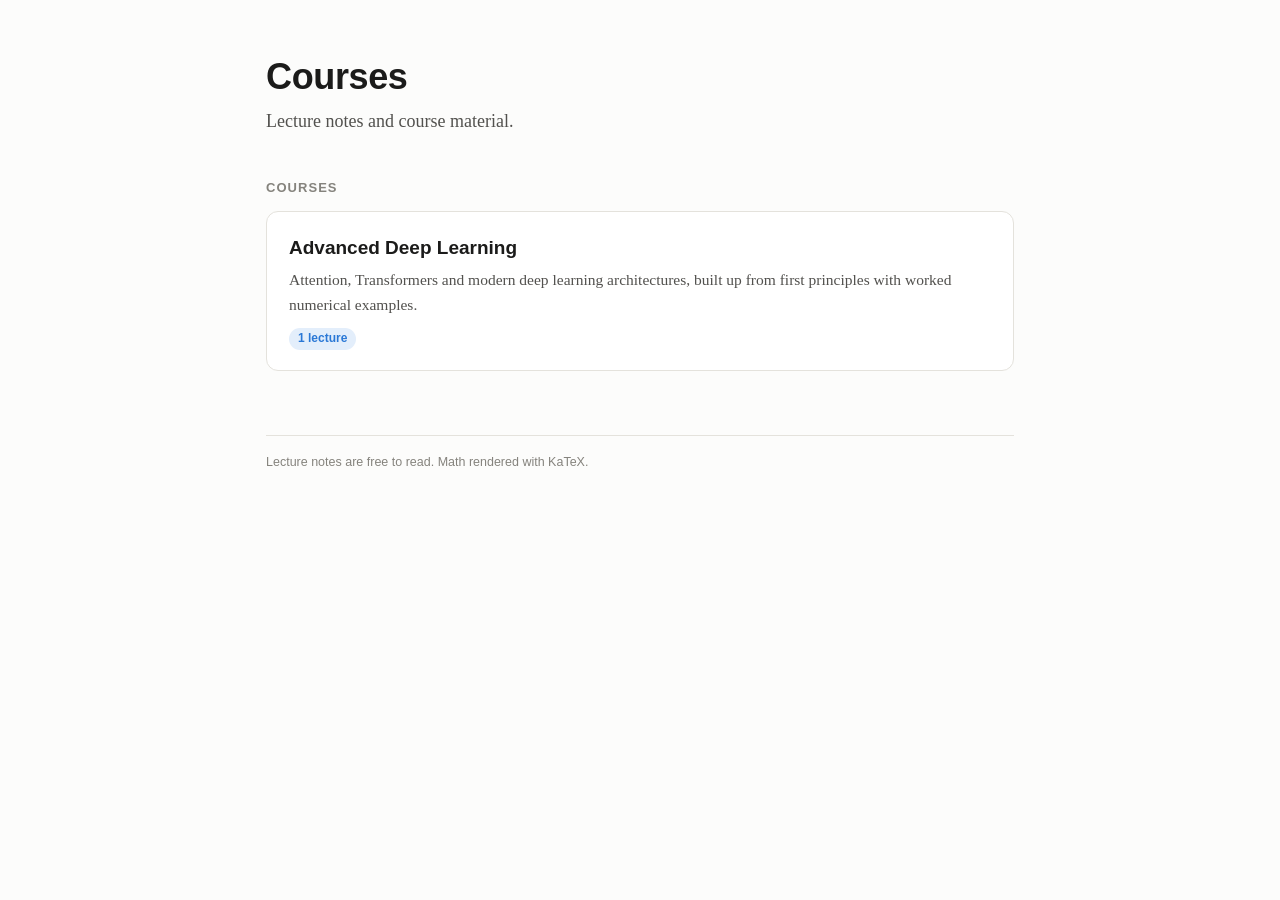
==== index.html @ 4cf2de6d "Add Advanced DL course with Transformers lecture" ====
<!DOCTYPE html>
<html lang="en">
<head>
<meta charset="utf-8">
<meta name="viewport" content="width=device-width, initial-scale=1">
<title>Courses</title>
<meta name="description" content="Course pages and lecture notes.">
<link rel="stylesheet" href="assets/site.css">
</head>
<body>
<div class="wrap">
  <h1>Courses</h1>
  <p class="lede">Lecture notes and course material.</p>

  <h2>Courses</h2>
  <div class="cards">
    <a class="card" href="courses/advanced-dl/">
      <h3>Advanced Deep Learning</h3>
      <p>Attention, Transformers and modern deep learning architectures, built up from first principles with worked numerical examples.</p>
      <div class="meta"><span class="tag">1 lecture</span></div>
    </a>
  </div>

  <footer>Lecture notes are free to read. Math rendered with KaTeX.</footer>
</div>
</body>
</html>
---- assets/site.css ----
:root{
  color-scheme: light;
  --bg:#fcfcfb; --paper:#ffffff; --ink:#1b1b1a; --ink2:#52514e; --muted:#85837d;
  --line:#e4e2dc; --soft:#f4f3ef; --accent:#2a78d6; --accent-soft:#e3eefb;
}
*{box-sizing:border-box}
body{margin:0;background:var(--bg);color:var(--ink);font:17px/1.65 "Charter","Iowan Old Style","Georgia",serif}
h1,h2,h3,nav,.meta,.tag,footer{font-family:-apple-system,BlinkMacSystemFont,"Segoe UI",Inter,Roboto,Helvetica,Arial,sans-serif}
a{color:var(--accent)}
.wrap{max-width:780px;margin:0 auto;padding:56px 16px 96px}
nav.crumbs{font-size:13.5px;color:var(--muted);margin-bottom:28px}
nav.crumbs a{color:var(--muted);text-decoration:none}
nav.crumbs a:hover{color:var(--ink)}
h1{font-size:36px;line-height:1.15;margin:0 0 10px;letter-spacing:-.01em}
.lede{color:var(--ink2);margin:0 0 40px;font-size:18px}
h2{font-size:13px;letter-spacing:.08em;text-transform:uppercase;color:var(--muted);margin:40px 0 12px}
.cards{display:grid;gap:14px}
.card{display:block;background:var(--paper);border:1px solid var(--line);border-radius:12px;padding:20px 22px;text-decoration:none;color:var(--ink);transition:border-color .15s,box-shadow .15s}
.card:hover{border-color:var(--accent);box-shadow:0 2px 12px rgba(42,120,214,.08)}
.card h3{margin:0 0 4px;font-size:19px}
.card p{margin:0;color:var(--ink2);font-size:15.5px}
.card .meta{margin-top:10px;font-size:12.5px;color:var(--muted);display:flex;gap:8px;flex-wrap:wrap;align-items:center}
.tag{display:inline-block;background:var(--accent-soft);color:var(--accent);border-radius:999px;padding:1px 9px;font-size:12px;font-weight:600}
.card.soon{opacity:.55;pointer-events:none}
footer{margin-top:64px;font-size:12.5px;color:var(--muted);border-top:1px solid var(--line);padding-top:16px}
@media (max-width:600px){h1{font-size:29px}.wrap{padding-top:36px}}
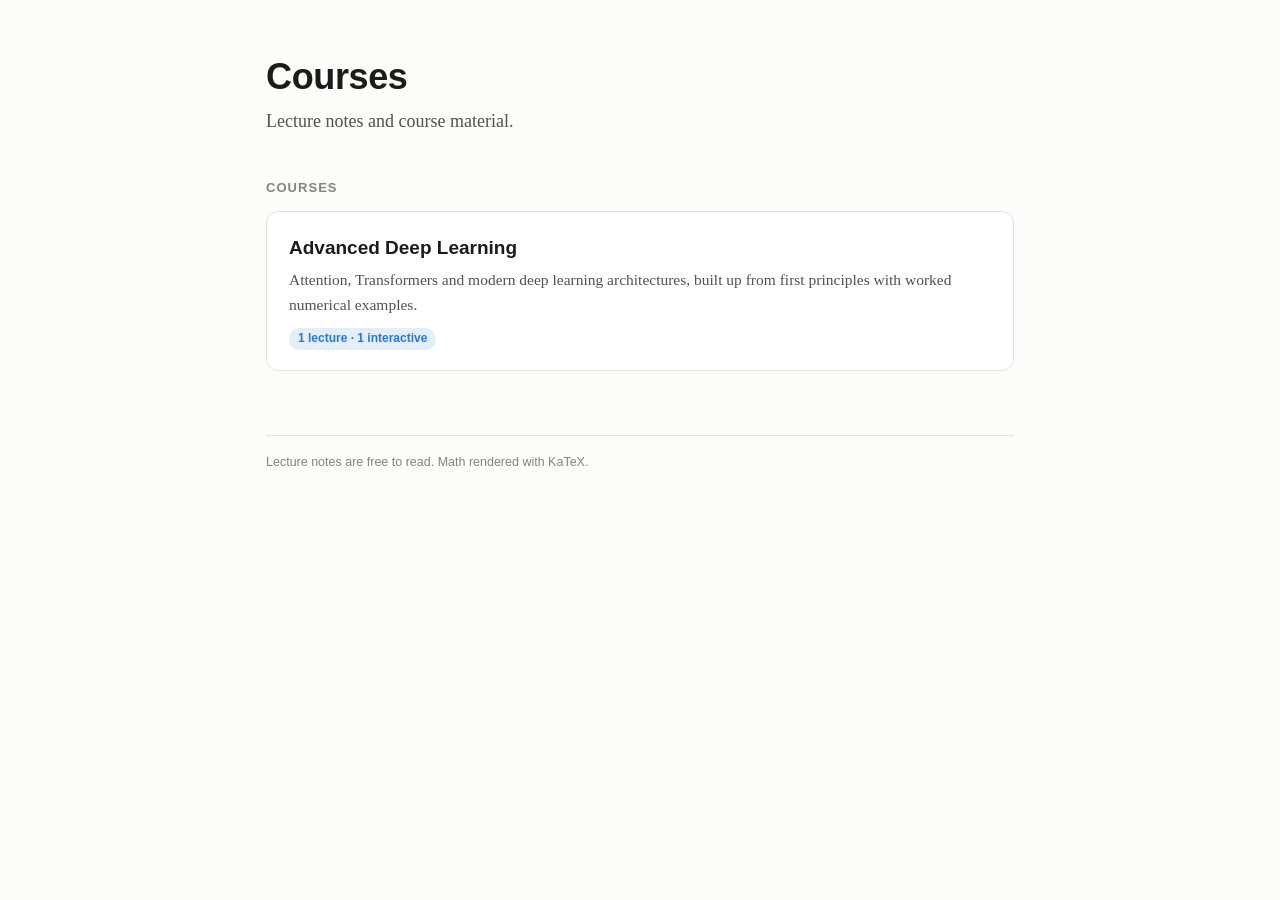
==== commit 55d5fcbf: "Add interactive Tiny Transformer visualiser to Advanced DL" ====
--- a/index.html
+++ b/index.html
@@ -17,7 +17,7 @@
     <a class="card" href="courses/advanced-dl/">
       <h3>Advanced Deep Learning</h3>
       <p>Attention, Transformers and modern deep learning architectures, built up from first principles with worked numerical examples.</p>
-      <div class="meta"><span class="tag">1 lecture</span></div>
+      <div class="meta"><span class="tag">1 lecture · 1 interactive</span></div>
     </a>
   </div>
 
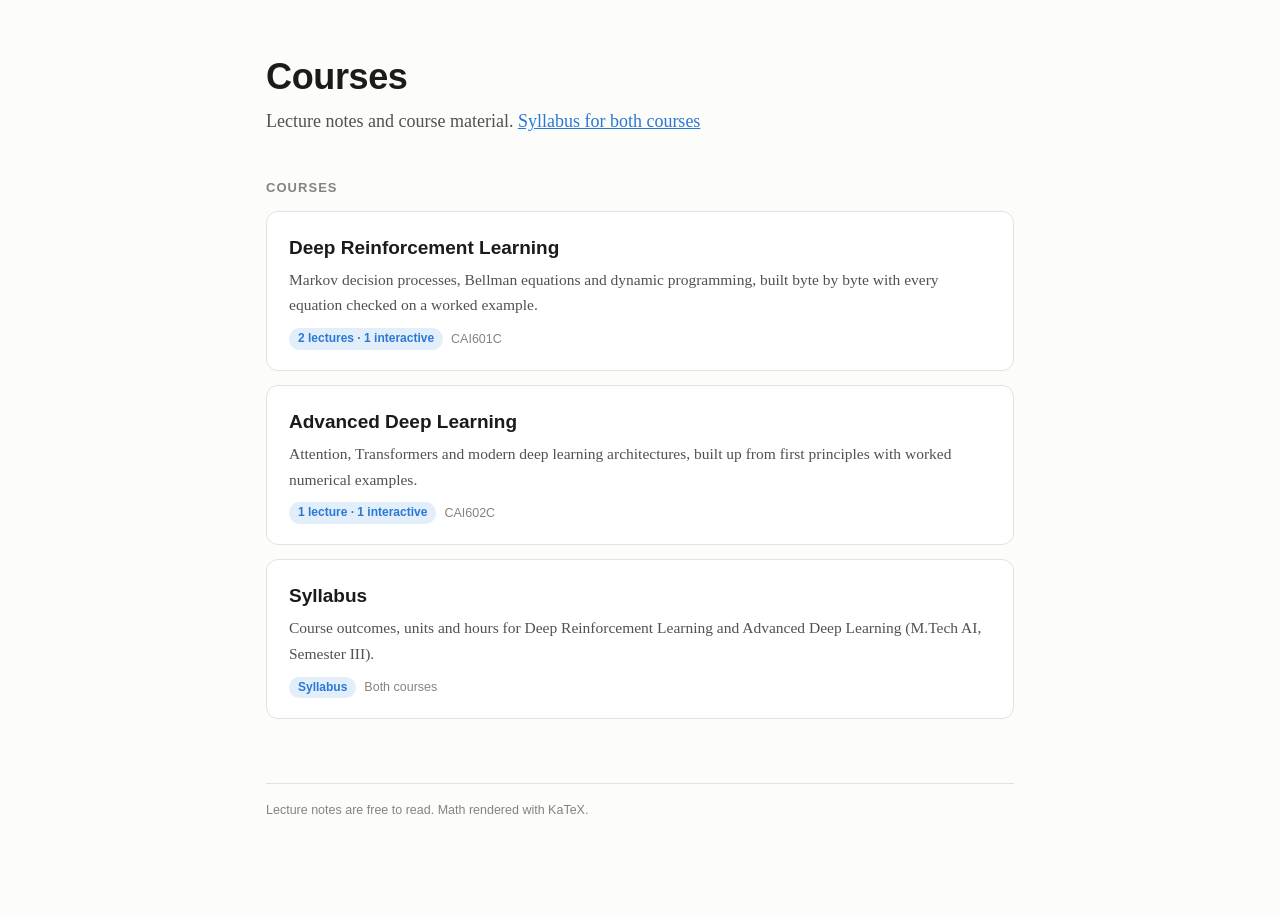
==== commit 991bb5e2: "Add Deep Reinforcement Learning course and syllabus page - Lecture 1: MDPs & Bellman equations (Byte" ====
--- a/index.html
+++ b/index.html
@@ -10,14 +10,24 @@
 <body>
 <div class="wrap">
   <h1>Courses</h1>
-  <p class="lede">Lecture notes and course material.</p>
+  <p class="lede">Lecture notes and course material. <a href="syllabus/">Syllabus for both courses</a></p>
 
   <h2>Courses</h2>
   <div class="cards">
+    <a class="card" href="courses/deep-rl/">
+      <h3>Deep Reinforcement Learning</h3>
+      <p>Markov decision processes, Bellman equations and dynamic programming, built byte by byte with every equation checked on a worked example.</p>
+      <div class="meta"><span class="tag">2 lectures · 1 interactive</span><span>CAI601C</span></div>
+    </a>
     <a class="card" href="courses/advanced-dl/">
       <h3>Advanced Deep Learning</h3>
       <p>Attention, Transformers and modern deep learning architectures, built up from first principles with worked numerical examples.</p>
-      <div class="meta"><span class="tag">1 lecture · 1 interactive</span></div>
+      <div class="meta"><span class="tag">1 lecture · 1 interactive</span><span>CAI602C</span></div>
+    </a>
+    <a class="card" href="syllabus/">
+      <h3>Syllabus</h3>
+      <p>Course outcomes, units and hours for Deep Reinforcement Learning and Advanced Deep Learning (M.Tech AI, Semester III).</p>
+      <div class="meta"><span class="tag">Syllabus</span><span>Both courses</span></div>
     </a>
   </div>
 
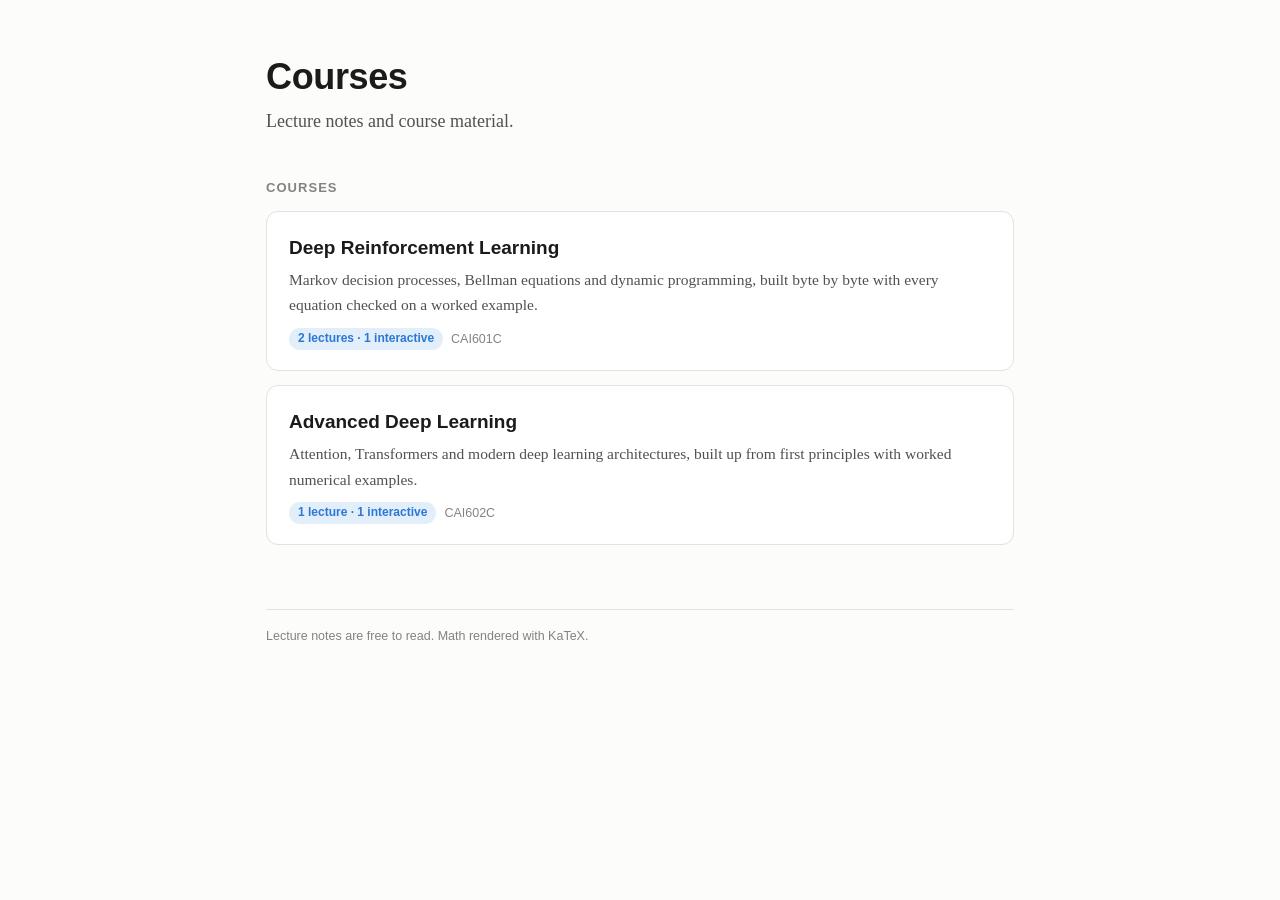
==== commit b440c1bd: "Move syllabus into each course folder" ====
--- a/index.html
+++ b/index.html
@@ -10,7 +10,7 @@
 <body>
 <div class="wrap">
   <h1>Courses</h1>
-  <p class="lede">Lecture notes and course material. <a href="syllabus/">Syllabus for both courses</a></p>
+  <p class="lede">Lecture notes and course material.</p>
 
   <h2>Courses</h2>
   <div class="cards">
@@ -24,11 +24,6 @@
       <p>Attention, Transformers and modern deep learning architectures, built up from first principles with worked numerical examples.</p>
       <div class="meta"><span class="tag">1 lecture · 1 interactive</span><span>CAI602C</span></div>
     </a>
-    <a class="card" href="syllabus/">
-      <h3>Syllabus</h3>
-      <p>Course outcomes, units and hours for Deep Reinforcement Learning and Advanced Deep Learning (M.Tech AI, Semester III).</p>
-      <div class="meta"><span class="tag">Syllabus</span><span>Both courses</span></div>
-    </a>
   </div>
 
   <footer>Lecture notes are free to read. Math rendered with KaTeX.</footer>
